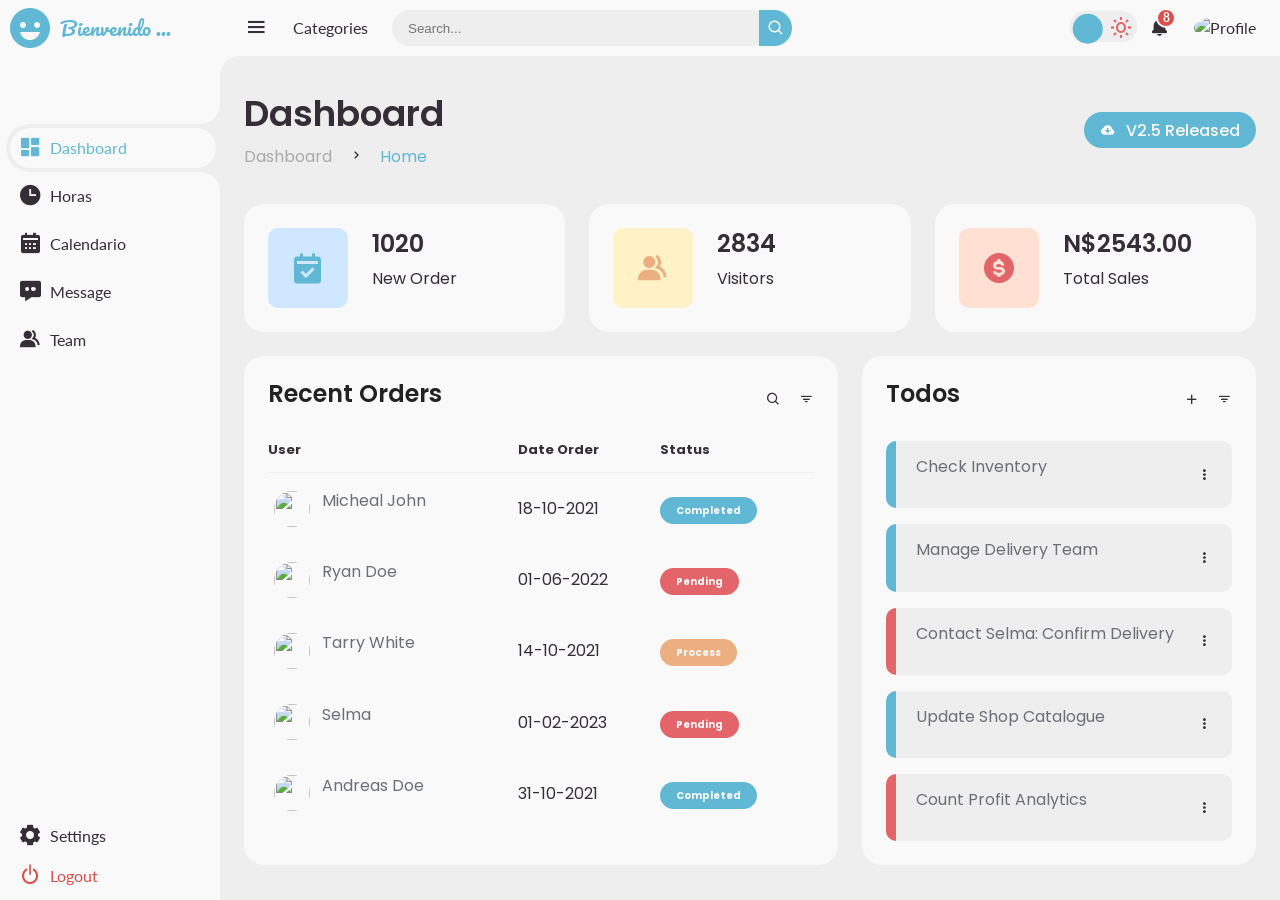
==== src/home.html @ c4f1b2cd "Add files via upload" ====
<!DOCTYPE html>
<html lang="en">
<head>
	<meta charset="UTF-8">
	<meta name="viewport" content="width=device-width, initial-scale=1.0">
	<link rel="icon" type="image/x-icon" href="imgs/iconos/home.png">

	<!-- Boxicons -->
	<link href='https://unpkg.com/boxicons@2.1.4/css/boxicons.min.css' rel='stylesheet'>
	<link href='https://unpkg.com/boxicons@2.1.4/dist/boxicons.js' rel='stylesheet'>

	<!-- My CSS -->
	<link rel="stylesheet" href="styles/styles.css">
	<link rel="stylesheet" href="styles/dashboard.css">

    <script src="scripts/funDash.js" defer></script>

	<title>Home</title>
</head>
<body>
	<!-- SIDEBAR -->
	<section id="sidebar">
		<a href="#" class="brand">
			<i class='bx bxs-happy bx-lg'></i>
			<span class="text">Bienvenido ...</span>
		</a>
		<ul class="side-menu top">
			<li class="active">
				<a href="#">
					<i class='bx bxs-dashboard bx-sm' ></i>
					<span class="text">Dashboard</span>
				</a>
			</li>
			<li>
				<a href="#">
					<i class='bx bxs-time bx-sm' ></i>
					<span class="text">Horas</span>
				</a>
			</li>
			<li>
				<a href="#">
					<i class='bx bxs-calendar bx-sm' ></i>
					<span class="text">Calendario</span>
				</a>
			</li>
			<li>
				<a href="#">
					<i class='bx bxs-message-dots bx-sm' ></i>
					<span class="text">Message</span>
				</a>
			</li>
			<li>
				<a href="#">
					<i class='bx bxs-group bx-sm' ></i>
					<span class="text">Team</span>
				</a>
			</li>
		</ul>
		<ul class="side-menu bottom">
			<li>
				<a href="#">
					<i class='bx bxs-cog bx-sm bx-spin-hover' ></i>
					<span class="text">Settings</span>
				</a>
			</li>
			<li>
				<a href="#" class="logout">
					<i class='bx bx-power-off bx-sm bx-burst-hover' ></i>
					<span class="text">Logout</span>
				</a>
			</li>
		</ul>
	</section>
	<!-- SIDEBAR -->



	<!-- CONTENT -->
	<section id="content">
		<!-- NAVBAR -->
<nav>
    <i class='bx bx-menu bx-sm' ></i>
    <a href="#" class="nav-link">Categories</a>
    <form action="#">
        <div class="form-input">
            <input type="search" placeholder="Search...">
            <button type="submit" class="search-btn"><i class='bx bx-search' ></i></button>
        </div>
    </form>
    <input type="checkbox" class="checkbox" id="switch-mode" hidden />
    <label class="swith-lm" for="switch-mode">
        <i class="bx bxs-moon"></i>
        <i class="bx bx-sun"></i>
        <div class="ball"></div>
    </label>

    <!-- Notification Bell -->
    <a href="#" class="notification" id="notificationIcon">
        <i class='bx bxs-bell bx-tada-hover' ></i>
        <span class="num">8</span>
    </a>
    <div class="notification-menu" id="notificationMenu">
        <ul>
            <li>New message from John</li>
            <li>Your order has been shipped</li>
            <li>New comment on your post</li>
            <li>Update available for your app</li>
            <li>Reminder: Meeting at 3PM</li>
        </ul>
    </div>

    <!-- Profile Menu -->
    <a href="#" class="profile" id="profileIcon">
        <img src="https://placehold.co/600x400/png" alt="Profile">
    </a>
    <div class="profile-menu" id="profileMenu">
        <ul>
            <li><a href="#">My Profile</a></li>
            <li><a href="#">Settings</a></li>
            <li><a href="#">Log Out</a></li>
        </ul>
    </div>
</nav>
<!-- NAVBAR -->


		<!-- MAIN -->
		<main>
			<div class="head-title">
				<div class="left">
					<h1>Dashboard</h1>
					<ul class="breadcrumb">
						<li>
							<a href="#">Dashboard</a>
						</li>
						<li><i class='bx bx-chevron-right' ></i></li>
						<li>
							<a class="active" href="#">Home</a>
						</li>
					</ul>
				</div>
				<a href="https://codepen.io/saglik216/pen/LEVjwBV" class="btn-download" target="_blink">
					<i class='bx bxs-cloud-download bx-fade-down-hover' ></i>
					<span class="text">V2.5 Released</span>
				</a>
			</div>

			<ul class="box-info">
				<li>
					<i class='bx bxs-calendar-check' ></i>
					<span class="text">
						<h3>1020</h3>
						<p>New Order</p>
					</span>
				</li>
				<li>
					<i class='bx bxs-group' ></i>
					<span class="text">
						<h3>2834</h3>
						<p>Visitors</p>
					</span>
				</li>
				<li>
					<i class='bx bxs-dollar-circle' ></i>
					<span class="text">
						<h3>N$2543.00</h3>
						<p>Total Sales</p>
					</span>
				</li>
			</ul>


			<div class="table-data">
				<div class="order">
					<div class="head">
						<h3>Recent Orders</h3>
						<i class='bx bx-search' ></i>
						<i class='bx bx-filter' ></i>
					</div>
					<table>
						<thead>
							<tr>
								<th>User</th>
								<th>Date Order</th>
								<th>Status</th>
							</tr>
						</thead>
						<tbody>
							<tr>
								<td>
									<img src="https://placehold.co/600x400/png">
									<p>Micheal John</p>
								</td>
								<td>18-10-2021</td>
								<td><span class="status completed">Completed</span></td>
							</tr>
							<tr>
								<td>
									<img src="https://placehold.co/600x400/png">
									<p>Ryan Doe</p>
								</td>
								<td>01-06-2022</td>
								<td><span class="status pending">Pending</span></td>
							</tr>
							<tr>
								<td>
									<img src="https://placehold.co/600x400/png">
									<p>Tarry White</p>
								</td>
								<td>14-10-2021</td>
								<td><span class="status process">Process</span></td>
							</tr>
							<tr>
								<td>
									<img src="https://placehold.co/600x400/png">
									<p>Selma</p>
								</td>
								<td>01-02-2023</td>
								<td><span class="status pending">Pending</span></td>
							</tr>
							<tr>
								<td>
									<img src="https://placehold.co/600x400/png">
									<p>Andreas Doe</p>
								</td>
								<td>31-10-2021</td>
								<td><span class="status completed">Completed</span></td>
							</tr>
						</tbody>
					</table>
				</div>
				<div class="todo">
					<div class="head">
						<h3>Todos</h3>
						<i class='bx bx-plus icon'></i>
						<i class='bx bx-filter' ></i>
	
					</div>
					<ul class="todo-list">
						<li class="completed">
							<p>Check Inventory</p>
							<i class='bx bx-dots-vertical-rounded' ></i>
						</li>
						<li class="completed">
							<p>Manage Delivery Team</p>
							<i class='bx bx-dots-vertical-rounded' ></i>
						</li>
						<li class="not-completed">
							<p>Contact Selma: Confirm Delivery</p>
							<i class='bx bx-dots-vertical-rounded' ></i>
						</li>
						<li class="completed">
							<p>Update Shop Catalogue</p>
							<i class='bx bx-dots-vertical-rounded' ></i>
						</li>
						<li class="not-completed">
							<p>Count Profit Analytics</p>
							<i class='bx bx-dots-vertical-rounded' ></i>
						</li>
					</ul>
				</div>
			</div>
		</main>
		<!-- MAIN -->
	</section>
	<!-- CONTENT -->
	

	<script src="script.js"></script>
</body>
</html>
---- src/styles/styles.css ----
@import url('https://fonts.googleapis.com/css2?family=Raleway:wght@300;400;600;700&display=swap');
@import url('https://fonts.googleapis.com/css2?family=Pacifico&display=swap');

:root{
  /* Colores principales */
    --color-primary: #3745b5;
    --color-primary-600: #2f3aa0;
    --color-accent: #e46569;
    --color-accent-600: #d14b52;
    --color-secondary: #60b8d4;
    --color-warm: #ecaf81;

  /* Neutros */
    --bg: #ffffff;
    --surface: #f7f7fb;
    --muted: #9aa0a6;
    --text: #222222;
    --text-muted: #6b6f75;

  /* Estado */
    --success: #2ecc71;
    --danger: #e74c3c;

  /* Tipografía */
    --font-sans: 'Raleway', system-ui, -apple-system, 'Segoe UI', Roboto, 'Helvetica Neue', Arial;
    --base-font-size: 16px;
    --line-height: 1.45;

  /* Espaciado */
    --space-xs: 4px;
    --space-sm: 8px;
    --space-md: 16px;
    --space-lg: 24px;
    --space-xl: 40px;

  /* Bordes */
    --radius-sm: 4px;
    --radius-md: 8px;
}

/* Tipos y base */
html{font-size:var(--base-font-size)}
body{
    font-family:var(--font-sans);
    color:var(--text);
    background:var(--bg);
    line-height:var(--line-height);
    -webkit-font-smoothing:antialiased;
    -moz-osx-font-smoothing:grayscale;
}

/* Tipografías de encabezados */
h1,h2,h3,h4,h5,h6{
    color:var(--text);
    margin:0 0 var(--space-sm) 0;
    font-weight:600;
    line-height:1.2;
}
h1{font-size:2.25rem}
h2{font-size:1.75rem}
h3{font-size:1.25rem}

p{margin:0 0 var(--space-md) 0;color:var(--text-muted)}

/* Enlaces */
a{color:var(--color-primary);text-decoration:none}
a:hover{color:var(--color-primary-600);text-decoration:underline}

/* Botones reutilizables */
.btn{
    display:inline-flex;
    align-items:center;
    justify-content:center;
    padding:calc(var(--space-sm) + 6px) var(--space-md);
    border-radius:var(--radius-sm);
    border:none;
    cursor:pointer;
    font-weight:600;
    font-family:var(--font-sans);
}

.btn-primary{background:var(--color-primary);color:#fff}
.btn-primary:hover{background:var(--color-primary-600)}

.btn-accent{background:var(--color-accent);color:#fff}
.btn-accent:hover{background:var(--color-accent-600)}

/* Inputs y formularios */
.input,
input[type="text"],
input[type="password"],
input[type="email"],
select, textarea{
    width:100%;
    padding:calc(var(--space-sm) + 6px);
    border-radius:var(--radius-sm);
    border:1px solid #dcdfe6;
    background:var(--surface);
    font-family:inherit;
    box-sizing:border-box;
}

label{display:block;margin-bottom:var(--space-xs);font-weight:600;color:var(--text-muted)}

/* Layout helpers */
.container-centered{max-width:1100px;margin-left:auto;margin-right:auto;padding:0 var(--space-md)}
.row{display:flex;gap:var(--space-md)}
.col{flex:1}

/* Utilidades */
.u-mt-sm{margin-top:var(--space-sm)}
.u-mt-md{margin-top:var(--space-md)}
.u-hidden{display:none}

/* Accessibility focus */
:focus{outline:3px solid color-mix(in srgb, var(--color-primary) 20%, transparent);outline-offset:2px}

/* Responsive typography (simple) */
@media (min-width:1024px){
    h1{font-size:2.75rem}
    h2{font-size:2rem}
}

/* Tipografía de marca: aplicar Pacifico al texto de la cabecera lateral */
.brand .text{
  font-family: 'Pacifico', cursive;
  font-weight: 400;
  font-style: normal;
  font-size: 1.25rem; /* ajuste opcional, puedes cambiarlo */
  line-height:1;
}
---- src/styles/dashboard.css ----
@import url('https://fonts.googleapis.com/css2?family=Lato:wght@400;700&family=Poppins:wght@400;500;600;700&display=swap');

* {
	margin: 0;
	padding: 0;
	box-sizing: border-box;
}

a {
	text-decoration: none;
}

li {
	list-style: none;
}

:root {
	--poppins: 'Poppins', sans-serif;
	--lato: 'Lato', sans-serif;

	--light: #F9F9F9;
	--blue: #60b8d4;
	--light-blue: #CFE8FF;
	--grey: #eee;
	--dark-grey: #AAAAAA;
	--dark: #342E37;
	--red: #DB504A;
	--yellow: #ECAF81;
	--light-yellow: #FFF2C6;
	--orange: #E46569;
	--light-orange: #FFE0D3;
}

html {
	overflow-x: hidden;
}

body.dark {
	--light: #0C0C1E;
	--grey: #060714;
	--dark: #FBFBFB;
}

body {
	background: var(--grey);
	overflow-x: hidden;
}


/* SIDEBAR */
#sidebar {
	position: fixed;
	top: 0;
	left: 0;
	width: 220px;
	height: 100%;
	background: var(--light);
	z-index: 2000;
	font-family: var(--lato);
	transition: .3s ease;
	overflow-x: hidden;
	scrollbar-width: none;
}
#sidebar::--webkit-scrollbar {
	display: none;
}
#sidebar.hide {
	width: 60px;
}
#sidebar .brand {
	font-size: 24px;
	font-weight: 700;
	height: 56px;
	display: flex;
	align-items: center;
	color: var(--blue);
	position: sticky;
	top: 0;
	left: 0;
	background: var(--light);
	z-index: 500;
	padding-bottom: 20px;
	box-sizing: content-box;
}
#sidebar .brand .bx {
	min-width: 60px;
	display: flex;
	justify-content: center;
}
#sidebar .side-menu {
	width: 100%;
	margin-top: 48px;
}
#sidebar .side-menu li {
	height: 48px;
	background: transparent;
	margin-left: 6px;
	border-radius: 48px 0 0 48px;
	padding: 4px;
}
#sidebar .side-menu li.active {
	background: var(--grey);
	position: relative;
}
#sidebar .side-menu li.active::before {
	content: '';
	position: absolute;
	width: 40px;
	height: 40px;
	border-radius: 50%;
	top: -40px;
	right: 0;
	box-shadow: 20px 20px 0 var(--grey);
	z-index: -1;
}
#sidebar .side-menu li.active::after {
	content: '';
	position: absolute;
	width: 40px;
	height: 40px;
	border-radius: 50%;
	bottom: -40px;
	right: 0;
	box-shadow: 20px -20px 0 var(--grey);
	z-index: -1;
}
#sidebar .side-menu li a {
	width: 100%;
	height: 100%;
	background: var(--light);
	display: flex;
	align-items: center;
	border-radius: 48px;
	font-size: 16px;
	color: var(--dark);
	white-space: nowrap;
	overflow-x: hidden;
}
#sidebar .side-menu.top li.active a {
	color: var(--blue);
}
#sidebar.hide .side-menu li a {
	width: calc(48px - (4px * 2));
	transition: width .3s ease;
}
#sidebar .side-menu li a.logout {
	color: var(--red);
}
#sidebar .side-menu.top li a:hover {
	color: var(--blue);
}
#sidebar .side-menu li a .bx {
	min-width: calc(60px  - ((4px + 6px) * 2));
	display: flex;
	justify-content: center;
}

#sidebar .side-menu.bottom li:nth-last-of-type(-n+2) { /* Son iki <li>'yi seç */
  position: absolute; /* Ebeveynine göre konumlandır */
  bottom: 0; /* En alt */
  left: 0;
  right: 0;
  text-align: center;
}

/* Birbirinin üzerine binmesini engellemek için */
#sidebar .side-menu.bottom li:nth-last-of-type(2) {
  bottom: 40px; /* İkinci son öğeyi yukarı kaydır */
}
/* SIDEBAR */





/* CONTENT */
#content {
	position: relative;
	width: calc(100% - 220px);
	left: 220px;
	transition: .3s ease;
}
#sidebar.hide ~ #content {
	width: calc(100% - 60px);
	left: 60px;
}




/* NAVBAR */
#content nav {
	height: 56px;
	background: var(--light);
	padding: 0 24px;
	display: flex;
	align-items: center;
	grid-gap: 24px;
	font-family: var(--lato);
	position: sticky;
	top: 0;
	left: 0;
	z-index: 1000;
}
#content nav::before {
	content: '';
	position: absolute;
	width: 40px;
	height: 40px;
	bottom: -40px;
	left: 0;
	border-radius: 50%;
	box-shadow: -20px -20px 0 var(--light);
}
#content nav a {
	color: var(--dark);
}
#content nav .bx.bx-menu {
	cursor: pointer;
	color: var(--dark);
}
#content nav .nav-link {
	font-size: 16px;
	transition: .3s ease;
}
#content nav .nav-link:hover {
	color: var(--blue);
}
#content nav form {
	max-width: 400px;
	width: 100%;
	margin-right: auto;
}
#content nav form .form-input {
	display: flex;
	align-items: center;
	height: 36px;
}
#content nav form .form-input input {
	flex-grow: 1;
	padding: 0 16px;
	height: 100%;
	border: none;
	background: var(--grey);
	border-radius: 36px 0 0 36px;
	outline: none;
	width: 100%;
	color: var(--dark);
}
#content nav form .form-input button {
	width: 36px;
	height: 100%;
	display: flex;
	justify-content: center;
	align-items: center;
	background: var(--blue);
	color: var(--light);
	font-size: 18px;
	border: none;
	outline: none;
	border-radius: 0 36px 36px 0;
	cursor: pointer;
}
#content nav .notification {
	font-size: 20px;
	position: relative;
}
#content nav .notification .num {
    position: absolute;
    top: -6px;
    right: -6px;
    width: 20px;
    height: 20px;
    border-radius: 50%;
    border: 2px solid var(--light);
    background: var(--red);
    color: var(--light);
    font-weight: 700;
    font-size: 12px;
    display: flex;
    justify-content: center;
    align-items: center;
}
/* Notification Dropdown */
#content nav .notification-menu {
    display: none;
    position: absolute;
    top: 56px;
    right: 0;
    background: var(--light);
    box-shadow: 0 2px 10px rgba(0, 0, 0, 0.1);
    border-radius: 15px;
    width: 250px;
    max-height: 300px;
    overflow-y: auto;
    z-index: 9999;
    font-family: var(--lato);
}

#content nav .notification-menu ul {
    list-style: none;
    padding: 10px;
    margin: 0;
}

#content nav .notification-menu li {
    padding: 10px;
    border-bottom: 1px solid var(--grey);
	color: var(--dark);
}

#content nav .notification-menu li:hover {
    background-color: var(--light-blue);
	color: var(--dark);
}
#content nav .notification-menu li:hover a{
    background-color: var(--dark-grey);
	color: var(--light);
}
body.dark #content nav .notification-menu li:hover {
    background-color: var(--light-blue);
	color: var(--light);
}
body.dark #content nav .notification-menu li a{
    background-color: var(--dark-grey);
	color: var(--light);
}
#content nav .profile img {
	width: 36px;
	height: 36px;
	object-fit: cover;
	border-radius: 50%;
}
#content nav .profile-menu {
    display: none;
    position: absolute;
    top: 56px;
    right: 0;
    background: var(--light);
    box-shadow: 0 2px 10px rgba(0, 0, 0, 0.1);
    border-radius: 15px;
    width: 200px;
    z-index: 9999;
    font-family: var(--lato);
}

#content nav .profile-menu ul {
    list-style: none;
    padding: 10px;
    margin: 0;
}

#content nav .profile-menu li {
    padding: 10px;
    border-bottom: 1px solid var(--grey);
}

#content nav .profile-menu li:hover {
    background-color: var(--light-blue);
	color: var(--dark);
}
#content nav .profile-menu li a {
    color: var(--dark);
    font-size: 16px;
}
body.dark #content nav .profile-menu li:hover a {
    color: var(--light);
}
body.dark #content nav .profile-menu li a {
    color: var(--dark);
}
#content nav .profile-menu li:hover a {
    color: var(--dark);
}
/* Active State for Menus */
#content nav .notification-menu.show,
#content nav .profile-menu.show {
    display: block;
}

#content nav .switch-mode {
	display: block;
	min-width: 50px;
	height: 25px;
	border-radius: 25px;
	background: var(--grey);
	cursor: pointer;
	position: relative;
}
#content nav .switch-mode::before {
	content: '';
	position: absolute;
	top: 2px;
	left: 2px;
	bottom: 2px;
	width: calc(25px - 4px);
	background: var(--blue);
	border-radius: 50%;
	transition: all .3s ease;
}
#content nav #switch-mode:checked + .switch-mode::before {
	left: calc(100% - (25px - 4px) - 2px);
}


#content nav .swith-lm {
	background-color:  var(--grey);
	border-radius: 50px;
	cursor: pointer;
	display: flex;
	align-items: center;
	justify-content: space-between;
	padding: 3px;
	position: relative;
	height: 21px;
	width: 45px;
	transform: scale(1.5);
}

#content nav .swith-lm .ball {
	background-color: var(--blue);
	border-radius: 50%;
	position: absolute;
	top: 2px;
	left: 2px;
	height: 20px;
	width: 20px;
	transform: translateX(0px);
	transition: transform 0.2s linear;
}

#content nav .checkbox:checked + .swith-lm .ball {
	transform: translateX(22px);
}
.bxs-moon {
	color: var(--yellow);
}

.bx-sun {
	color: var(--orange);
	animation: shakeOn .7s;
}



/* NAVBAR */





/* MAIN */
#content main {
	width: 100%;
	padding: 36px 24px;
	font-family: var(--poppins);
	max-height: calc(100vh - 56px);
	overflow-y: auto;
}
#content main .head-title {
	display: flex;
	align-items: center;
	justify-content: space-between;
	grid-gap: 16px;
	flex-wrap: wrap;
}
#content main .head-title .left h1 {
	font-size: 36px;
	font-weight: 600;
	margin-bottom: 10px;
	color: var(--dark);
}
#content main .head-title .left .breadcrumb {
	display: flex;
	align-items: center;
	grid-gap: 16px;
}
#content main .head-title .left .breadcrumb li {
	color: var(--dark);
}
#content main .head-title .left .breadcrumb li a {
	color: var(--dark-grey);
	pointer-events: none;
}
#content main .head-title .left .breadcrumb li a.active {
	color: var(--blue);
	pointer-events: unset;
}
#content main .head-title .btn-download {
	height: 36px;
	padding: 0 16px;
	border-radius: 36px;
	background: var(--blue);
	color: var(--light);
	display: flex;
	justify-content: center;
	align-items: center;
	grid-gap: 10px;
	font-weight: 500;
}




#content main .box-info {
	display: grid;
	grid-template-columns: repeat(auto-fit, minmax(240px, 1fr));
	grid-gap: 24px;
	margin-top: 36px;
}
#content main .box-info li {
	padding: 24px;
	background: var(--light);
	border-radius: 20px;
	display: flex;
	align-items: center;
	grid-gap: 24px;
}
#content main .box-info li .bx {
	width: 80px;
	height: 80px;
	border-radius: 10px;
	font-size: 36px;
	display: flex;
	justify-content: center;
	align-items: center;
}
#content main .box-info li:nth-child(1) .bx {
	background: var(--light-blue);
	color: var(--blue);
}
#content main .box-info li:nth-child(2) .bx {
	background: var(--light-yellow);
	color: var(--yellow);
}
#content main .box-info li:nth-child(3) .bx {
	background: var(--light-orange);
	color: var(--orange);
}
#content main .box-info li .text h3 {
	font-size: 24px;
	font-weight: 600;
	color: var(--dark);
}
#content main .box-info li .text p {
	color: var(--dark);	
}





#content main .table-data {
	display: flex;
	flex-wrap: wrap;
	grid-gap: 24px;
	margin-top: 24px;
	width: 100%;
	color: var(--dark);
}
#content main .table-data > div {
	border-radius: 20px;
	background: var(--light);
	padding: 24px;
	overflow-x: auto;
}
#content main .table-data .head {
	display: flex;
	align-items: center;
	grid-gap: 16px;
	margin-bottom: 24px;
}
#content main .table-data .head h3 {
	margin-right: auto;
	font-size: 24px;
	font-weight: 600;
}
#content main .table-data .head .bx {
	cursor: pointer;
}

#content main .table-data .order {
	flex-grow: 1;
	flex-basis: 500px;
}
#content main .table-data .order table {
	width: 100%;
	border-collapse: collapse;
}
#content main .table-data .order table th {
	padding-bottom: 12px;
	font-size: 13px;
	text-align: left;
	border-bottom: 1px solid var(--grey);
}
#content main .table-data .order table td {
	padding: 16px 0;
}
#content main .table-data .order table tr td:first-child {
	display: flex;
	align-items: center;
	grid-gap: 12px;
	padding-left: 6px;
}
#content main .table-data .order table td img {
	width: 36px;
	height: 36px;
	border-radius: 50%;
	object-fit: cover;
}
#content main .table-data .order table tbody tr:hover {
	background: var(--grey);
}
#content main .table-data .order table tr td .status {
	font-size: 10px;
	padding: 6px 16px;
	color: var(--light);
	border-radius: 20px;
	font-weight: 700;
}
#content main .table-data .order table tr td .status.completed {
	background: var(--blue);
}
#content main .table-data .order table tr td .status.process {
	background: var(--yellow);
}
#content main .table-data .order table tr td .status.pending {
	background: var(--orange);
}


#content main .table-data .todo {
	flex-grow: 1;
	flex-basis: 300px;
}
#content main .table-data .todo .todo-list {
	width: 100%;
}
#content main .table-data .todo .todo-list li {
	width: 100%;
	margin-bottom: 16px;
	background: var(--grey);
	border-radius: 10px;
	padding: 14px 20px;
	display: flex;
	justify-content: space-between;
	align-items: center;
}
#content main .table-data .todo .todo-list li .bx {
	cursor: pointer;
}
#content main .table-data .todo .todo-list li.completed {
	border-left: 10px solid var(--blue);
}
#content main .table-data .todo .todo-list li.not-completed {
	border-left: 10px solid var(--orange);
}
#content main .table-data .todo .todo-list li:last-child {
	margin-bottom: 0;
}
/* MAIN */
/* CONTENT */
#content main .menu, #content nav .menu {

    display: none;
      list-style-type: none;
      padding-left: 20px;
      margin-top: 5px;
      position: absolute;
      background-color: #f9f9f9;
      border: 1px solid #ddd;
      border-radius: 5px;
      width: 200px;
 }

 #content main .menu a , #content nav .menu a {
    color: white;
    text-decoration: none;
    display: block;
    padding: 8px 16px;
}

#content main .menu a:hover , #content nav .menu a:hover {
    background-color: #444;
}
        
#content main .menu-link , #content nav .menu-link {
    margin: 5px;
    padding: 10px 20px;
    font-size: 16px;
    cursor: pointer;
    text-decoration: none;
    color: #007bff;
}

#content main .menu-link:hover, #content nav .menu-link:hover {
    text-decoration: underline;
}





/* Media Query for Smaller Screens */
@media screen and (max-width: 768px) {
    /* Reduce width of notification and profile menu */
    #content nav .notification-menu,
    #content nav .profile-menu {
        width: 180px;
    }
	#sidebar {
		width: 200px;
	}

	#content {
		width: calc(100% - 60px);
		left: 200px;
	}

	#content nav .nav-link {
		display: none;
	}
}




@media screen and (max-width: 576px) {
    #content nav .notification-menu,
    #content nav .profile-menu {
        width: 150px;
    }
	#content nav form .form-input input {
		display: none;
	}

	#content nav form .form-input button {
		width: auto;
		height: auto;
		background: transparent;
		border-radius: none;
		color: var(--dark);
	}

	#content nav form.show .form-input input {
		display: block;
		width: 100%;
	}
	#content nav form.show .form-input button {
		width: 36px;
		height: 100%;
		border-radius: 0 36px 36px 0;
		color: var(--light);
		background: var(--red);
	}

	#content nav form.show ~ .notification,
	#content nav form.show ~ .profile {
		display: none;
	}

	#content main .box-info {
		grid-template-columns: 1fr;
	}

	#content main .table-data .head {
		min-width: 420px;
	}
	#content main .table-data .order table {
		min-width: 420px;
	}
	#content main .table-data .todo .todo-list {
		min-width: 420px;
	}
}
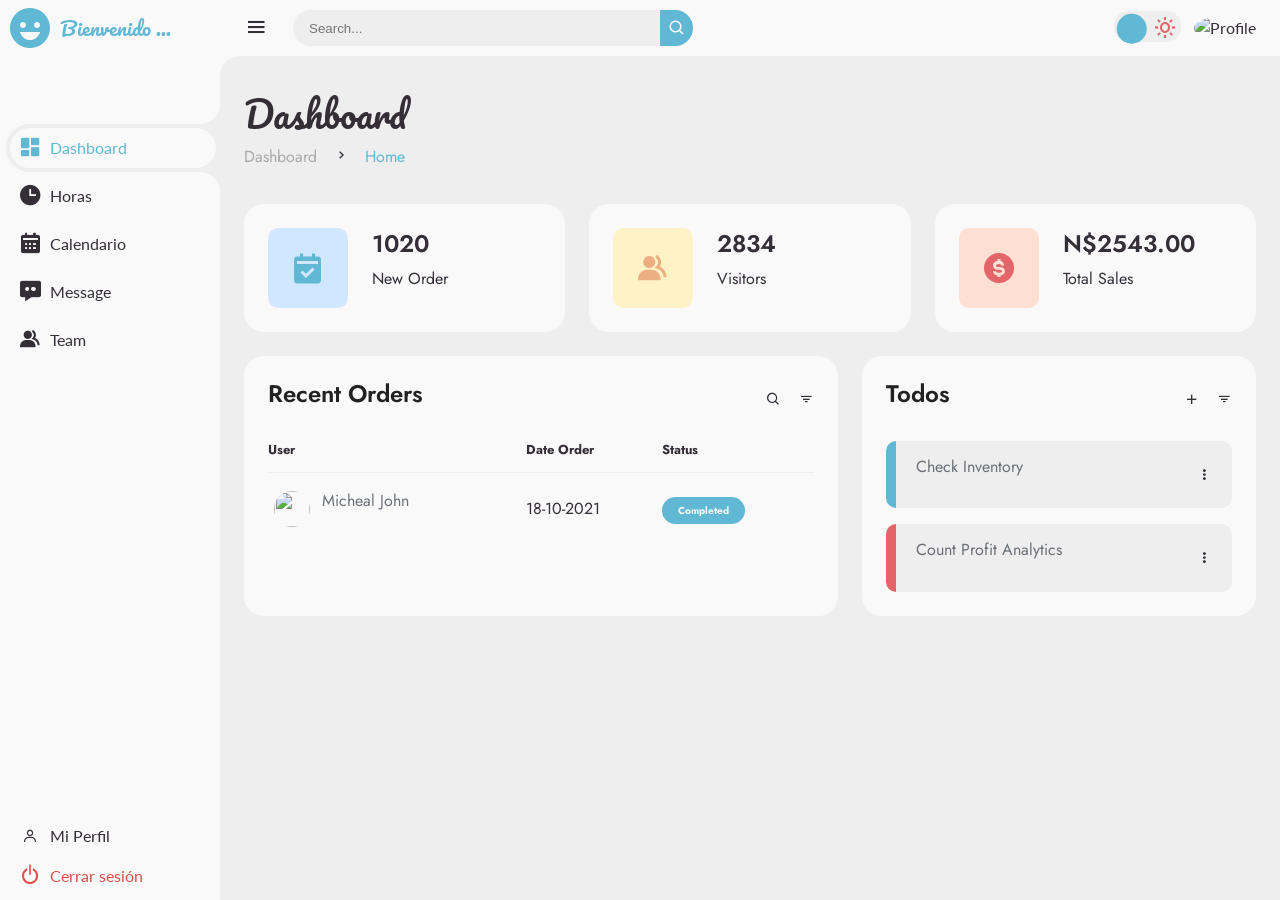
==== commit 8f779924: "Primer push :D" ====
--- a/src/home.html
+++ b/src/home.html
@@ -5,11 +5,9 @@
 	<meta name="viewport" content="width=device-width, initial-scale=1.0">
 	<link rel="icon" type="image/x-icon" href="imgs/iconos/home.png">
 
-	<!-- Boxicons -->
 	<link href='https://unpkg.com/boxicons@2.1.4/css/boxicons.min.css' rel='stylesheet'>
 	<link href='https://unpkg.com/boxicons@2.1.4/dist/boxicons.js' rel='stylesheet'>
 
-	<!-- My CSS -->
 	<link rel="stylesheet" href="styles/styles.css">
 	<link rel="stylesheet" href="styles/dashboard.css">
 
@@ -18,7 +16,6 @@
 	<title>Home</title>
 </head>
 <body>
-	<!-- SIDEBAR -->
 	<section id="sidebar">
 		<a href="#" class="brand">
 			<i class='bx bxs-happy bx-lg'></i>
@@ -59,79 +56,54 @@
 		<ul class="side-menu bottom">
 			<li>
 				<a href="#">
-					<i class='bx bxs-cog bx-sm bx-spin-hover' ></i>
-					<span class="text">Settings</span>
+					<i class='bx bxs- bx-user' ></i>
+					<span class="text">Mi Perfil</span>
 				</a>
 			</li>
 			<li>
 				<a href="#" class="logout">
 					<i class='bx bx-power-off bx-sm bx-burst-hover' ></i>
-					<span class="text">Logout</span>
+					<span class="text">Cerrar sesión</span>
 				</a>
 			</li>
 		</ul>
 	</section>
-	<!-- SIDEBAR -->
+	<section id="content">
+		<nav>
+			<i class='bx bx-menu bx-sm' ></i>
+			
+			<form action="#">
+				<div class="form-input">
+					<input type="search" placeholder="Search...">
+					<button type="submit" class="search-btn"><i class='bx bx-search' ></i></button>
+				</div>
+			</form>
+			
+			<input type="checkbox" class="checkbox" id="switch-mode" hidden />
+			<label class="swith-lm" for="switch-mode">
+				<i class="bx bxs-moon"></i>
+				<i class="bx bx-sun"></i>
+				<div class="ball"></div>
+			</label>
 
 
-
-	<!-- CONTENT -->
-	<section id="content">
-		<!-- NAVBAR -->
-<nav>
-    <i class='bx bx-menu bx-sm' ></i>
-    <a href="#" class="nav-link">Categories</a>
-    <form action="#">
-        <div class="form-input">
-            <input type="search" placeholder="Search...">
-            <button type="submit" class="search-btn"><i class='bx bx-search' ></i></button>
-        </div>
-    </form>
-    <input type="checkbox" class="checkbox" id="switch-mode" hidden />
-    <label class="swith-lm" for="switch-mode">
-        <i class="bx bxs-moon"></i>
-        <i class="bx bx-sun"></i>
-        <div class="ball"></div>
-    </label>
-
-    <!-- Notification Bell -->
-    <a href="#" class="notification" id="notificationIcon">
-        <i class='bx bxs-bell bx-tada-hover' ></i>
-        <span class="num">8</span>
-    </a>
-    <div class="notification-menu" id="notificationMenu">
-        <ul>
-            <li>New message from John</li>
-            <li>Your order has been shipped</li>
-            <li>New comment on your post</li>
-            <li>Update available for your app</li>
-            <li>Reminder: Meeting at 3PM</li>
-        </ul>
-    </div>
-
-    <!-- Profile Menu -->
-    <a href="#" class="profile" id="profileIcon">
-        <img src="https://placehold.co/600x400/png" alt="Profile">
-    </a>
-    <div class="profile-menu" id="profileMenu">
-        <ul>
-            <li><a href="#">My Profile</a></li>
-            <li><a href="#">Settings</a></li>
-            <li><a href="#">Log Out</a></li>
-        </ul>
-    </div>
-</nav>
-<!-- NAVBAR -->
-
-
-		<!-- MAIN -->
+			<a href="#" class="profile" id="profileIcon">
+				<img src="https://placehold.co/600x400/png" alt="Profile">
+			</a>
+			<div class="profile-menu" id="profileMenu">
+				<ul>
+					<li><a href="#">Mi perfil</a></li>
+					<li><a href="#">Cerrar sesión</a></li>
+				</ul>
+			</div>
+		</nav>
 		<main>
 			<div class="head-title">
 				<div class="left">
-					<h1>Dashboard</h1>
+					<h1 class="passific">Dashboard</h1>
 					<ul class="breadcrumb">
 						<li>
-							<a href="#">Dashboard</a>
+							<a href="#"><span>Dashboard</span></a>
 						</li>
 						<li><i class='bx bx-chevron-right' ></i></li>
 						<li>
@@ -139,10 +111,6 @@
 						</li>
 					</ul>
 				</div>
-				<a href="https://codepen.io/saglik216/pen/LEVjwBV" class="btn-download" target="_blink">
-					<i class='bx bxs-cloud-download bx-fade-down-hover' ></i>
-					<span class="text">V2.5 Released</span>
-				</a>
 			</div>
 
 			<ul class="box-info">
@@ -169,7 +137,6 @@
 				</li>
 			</ul>
 
-
 			<div class="table-data">
 				<div class="order">
 					<div class="head">
@@ -194,39 +161,7 @@
 								<td>18-10-2021</td>
 								<td><span class="status completed">Completed</span></td>
 							</tr>
-							<tr>
-								<td>
-									<img src="https://placehold.co/600x400/png">
-									<p>Ryan Doe</p>
-								</td>
-								<td>01-06-2022</td>
-								<td><span class="status pending">Pending</span></td>
-							</tr>
-							<tr>
-								<td>
-									<img src="https://placehold.co/600x400/png">
-									<p>Tarry White</p>
-								</td>
-								<td>14-10-2021</td>
-								<td><span class="status process">Process</span></td>
-							</tr>
-							<tr>
-								<td>
-									<img src="https://placehold.co/600x400/png">
-									<p>Selma</p>
-								</td>
-								<td>01-02-2023</td>
-								<td><span class="status pending">Pending</span></td>
-							</tr>
-							<tr>
-								<td>
-									<img src="https://placehold.co/600x400/png">
-									<p>Andreas Doe</p>
-								</td>
-								<td>31-10-2021</td>
-								<td><span class="status completed">Completed</span></td>
-							</tr>
-						</tbody>
+							</tbody>
 					</table>
 				</div>
 				<div class="todo">
@@ -241,18 +176,6 @@
 							<p>Check Inventory</p>
 							<i class='bx bx-dots-vertical-rounded' ></i>
 						</li>
-						<li class="completed">
-							<p>Manage Delivery Team</p>
-							<i class='bx bx-dots-vertical-rounded' ></i>
-						</li>
-						<li class="not-completed">
-							<p>Contact Selma: Confirm Delivery</p>
-							<i class='bx bx-dots-vertical-rounded' ></i>
-						</li>
-						<li class="completed">
-							<p>Update Shop Catalogue</p>
-							<i class='bx bx-dots-vertical-rounded' ></i>
-						</li>
 						<li class="not-completed">
 							<p>Count Profit Analytics</p>
 							<i class='bx bx-dots-vertical-rounded' ></i>
@@ -261,11 +184,6 @@
 				</div>
 			</div>
 		</main>
-		<!-- MAIN -->
-	</section>
-	<!-- CONTENT -->
-	
-
-	<script src="script.js"></script>
+		</section>
 </body>
 </html>
--- a/src/styles/styles.css
+++ b/src/styles/styles.css
@@ -1,8 +1,8 @@
+@import url('https://fonts.googleapis.com/css2?family=Jost:ital,wght@0,100..900;1,100..900&display=swap');
 @import url('https://fonts.googleapis.com/css2?family=Raleway:wght@300;400;600;700&display=swap');
 @import url('https://fonts.googleapis.com/css2?family=Pacifico&display=swap');
 
 :root{
-  /* Colores principales */
     --color-primary: #3745b5;
     --color-primary-600: #2f3aa0;
     --color-accent: #e46569;
@@ -10,35 +10,29 @@
     --color-secondary: #60b8d4;
     --color-warm: #ecaf81;
 
-  /* Neutros */
     --bg: #ffffff;
     --surface: #f7f7fb;
     --muted: #9aa0a6;
     --text: #222222;
     --text-muted: #6b6f75;
 
-  /* Estado */
     --success: #2ecc71;
     --danger: #e74c3c;
 
-  /* Tipografía */
-    --font-sans: 'Raleway', system-ui, -apple-system, 'Segoe UI', Roboto, 'Helvetica Neue', Arial;
+    --font-sans: 'Jost', system-ui, -apple-system, 'Segoe UI', Roboto, 'Helvetica Neue', Arial;
     --base-font-size: 16px;
     --line-height: 1.45;
 
-  /* Espaciado */
     --space-xs: 4px;
     --space-sm: 8px;
     --space-md: 16px;
     --space-lg: 24px;
     --space-xl: 40px;
 
-  /* Bordes */
     --radius-sm: 4px;
     --radius-md: 8px;
 }
 
-/* Tipos y base */
 html{font-size:var(--base-font-size)}
 body{
     font-family:var(--font-sans);
@@ -49,7 +43,6 @@
     -moz-osx-font-smoothing:grayscale;
 }
 
-/* Tipografías de encabezados */
 h1,h2,h3,h4,h5,h6{
     color:var(--text);
     margin:0 0 var(--space-sm) 0;
@@ -62,11 +55,9 @@
 
 p{margin:0 0 var(--space-md) 0;color:var(--text-muted)}
 
-/* Enlaces */
 a{color:var(--color-primary);text-decoration:none}
 a:hover{color:var(--color-primary-600);text-decoration:underline}
 
-/* Botones reutilizables */
 .btn{
     display:inline-flex;
     align-items:center;
@@ -85,7 +76,6 @@
 .btn-accent{background:var(--color-accent);color:#fff}
 .btn-accent:hover{background:var(--color-accent-600)}
 
-/* Inputs y formularios */
 .input,
 input[type="text"],
 input[type="password"],
@@ -102,30 +92,25 @@
 
 label{display:block;margin-bottom:var(--space-xs);font-weight:600;color:var(--text-muted)}
 
-/* Layout helpers */
 .container-centered{max-width:1100px;margin-left:auto;margin-right:auto;padding:0 var(--space-md)}
 .row{display:flex;gap:var(--space-md)}
 .col{flex:1}
 
-/* Utilidades */
 .u-mt-sm{margin-top:var(--space-sm)}
 .u-mt-md{margin-top:var(--space-md)}
 .u-hidden{display:none}
 
-/* Accessibility focus */
 :focus{outline:3px solid color-mix(in srgb, var(--color-primary) 20%, transparent);outline-offset:2px}
 
-/* Responsive typography (simple) */
 @media (min-width:1024px){
     h1{font-size:2.75rem}
     h2{font-size:2rem}
 }
 
-/* Tipografía de marca: aplicar Pacifico al texto de la cabecera lateral */
-.brand .text{
+.brand .text {
   font-family: 'Pacifico', cursive;
   font-weight: 400;
   font-style: normal;
-  font-size: 1.25rem; /* ajuste opcional, puedes cambiarlo */
+  font-size: 1.25rem; 
   line-height:1;
-}
+}
--- a/src/styles/dashboard.css
+++ b/src/styles/dashboard.css
@@ -1,5 +1,4 @@
 @import url('https://fonts.googleapis.com/css2?family=Lato:wght@400;700&family=Poppins:wght@400;500;600;700&display=swap');
-
 * {
 	margin: 0;
 	padding: 0;
@@ -46,730 +45,676 @@
 	overflow-x: hidden;
 }
 
-
-/* SIDEBAR */
-#sidebar {
-	position: fixed;
-	top: 0;
-	left: 0;
-	width: 220px;
-	height: 100%;
-	background: var(--light);
-	z-index: 2000;
-	font-family: var(--lato);
-	transition: .3s ease;
-	overflow-x: hidden;
-	scrollbar-width: none;
-}
-#sidebar::--webkit-scrollbar {
-	display: none;
-}
-#sidebar.hide {
-	width: 60px;
-}
-#sidebar .brand {
-	font-size: 24px;
-	font-weight: 700;
-	height: 56px;
-	display: flex;
-	align-items: center;
-	color: var(--blue);
-	position: sticky;
-	top: 0;
-	left: 0;
-	background: var(--light);
-	z-index: 500;
-	padding-bottom: 20px;
-	box-sizing: content-box;
-}
-#sidebar .brand .bx {
-	min-width: 60px;
-	display: flex;
-	justify-content: center;
-}
-#sidebar .side-menu {
-	width: 100%;
-	margin-top: 48px;
-}
-#sidebar .side-menu li {
-	height: 48px;
-	background: transparent;
-	margin-left: 6px;
-	border-radius: 48px 0 0 48px;
-	padding: 4px;
-}
-#sidebar .side-menu li.active {
-	background: var(--grey);
-	position: relative;
-}
-#sidebar .side-menu li.active::before {
-	content: '';
-	position: absolute;
-	width: 40px;
-	height: 40px;
-	border-radius: 50%;
-	top: -40px;
-	right: 0;
-	box-shadow: 20px 20px 0 var(--grey);
-	z-index: -1;
-}
-#sidebar .side-menu li.active::after {
-	content: '';
-	position: absolute;
-	width: 40px;
-	height: 40px;
-	border-radius: 50%;
-	bottom: -40px;
-	right: 0;
-	box-shadow: 20px -20px 0 var(--grey);
-	z-index: -1;
-}
-#sidebar .side-menu li a {
-	width: 100%;
-	height: 100%;
-	background: var(--light);
-	display: flex;
-	align-items: center;
-	border-radius: 48px;
-	font-size: 16px;
-	color: var(--dark);
-	white-space: nowrap;
-	overflow-x: hidden;
-}
-#sidebar .side-menu.top li.active a {
-	color: var(--blue);
-}
-#sidebar.hide .side-menu li a {
-	width: calc(48px - (4px * 2));
-	transition: width .3s ease;
-}
-#sidebar .side-menu li a.logout {
-	color: var(--red);
-}
-#sidebar .side-menu.top li a:hover {
-	color: var(--blue);
-}
-#sidebar .side-menu li a .bx {
-	min-width: calc(60px  - ((4px + 6px) * 2));
-	display: flex;
-	justify-content: center;
-}
-
-#sidebar .side-menu.bottom li:nth-last-of-type(-n+2) { /* Son iki <li>'yi seç */
-  position: absolute; /* Ebeveynine göre konumlandır */
-  bottom: 0; /* En alt */
-  left: 0;
-  right: 0;
-  text-align: center;
-}
-
-/* Birbirinin üzerine binmesini engellemek için */
-#sidebar .side-menu.bottom li:nth-last-of-type(2) {
-  bottom: 40px; /* İkinci son öğeyi yukarı kaydır */
-}
-/* SIDEBAR */
-
-
-
-
-
-/* CONTENT */
-#content {
-	position: relative;
-	width: calc(100% - 220px);
-	left: 220px;
-	transition: .3s ease;
-}
-#sidebar.hide ~ #content {
-	width: calc(100% - 60px);
-	left: 60px;
-}
-
-
-
-
-/* NAVBAR */
-#content nav {
-	height: 56px;
-	background: var(--light);
-	padding: 0 24px;
-	display: flex;
-	align-items: center;
-	grid-gap: 24px;
-	font-family: var(--lato);
-	position: sticky;
-	top: 0;
-	left: 0;
-	z-index: 1000;
-}
-#content nav::before {
-	content: '';
-	position: absolute;
-	width: 40px;
-	height: 40px;
-	bottom: -40px;
-	left: 0;
-	border-radius: 50%;
-	box-shadow: -20px -20px 0 var(--light);
-}
-#content nav a {
-	color: var(--dark);
-}
-#content nav .bx.bx-menu {
-	cursor: pointer;
-	color: var(--dark);
-}
-#content nav .nav-link {
-	font-size: 16px;
-	transition: .3s ease;
-}
-#content nav .nav-link:hover {
-	color: var(--blue);
-}
-#content nav form {
-	max-width: 400px;
-	width: 100%;
-	margin-right: auto;
-}
-#content nav form .form-input {
-	display: flex;
-	align-items: center;
-	height: 36px;
-}
-#content nav form .form-input input {
-	flex-grow: 1;
-	padding: 0 16px;
-	height: 100%;
-	border: none;
-	background: var(--grey);
-	border-radius: 36px 0 0 36px;
-	outline: none;
-	width: 100%;
-	color: var(--dark);
-}
-#content nav form .form-input button {
-	width: 36px;
-	height: 100%;
-	display: flex;
-	justify-content: center;
-	align-items: center;
-	background: var(--blue);
-	color: var(--light);
-	font-size: 18px;
-	border: none;
-	outline: none;
-	border-radius: 0 36px 36px 0;
-	cursor: pointer;
-}
-#content nav .notification {
-	font-size: 20px;
-	position: relative;
-}
-#content nav .notification .num {
-    position: absolute;
-    top: -6px;
-    right: -6px;
-    width: 20px;
-    height: 20px;
-    border-radius: 50%;
-    border: 2px solid var(--light);
-    background: var(--red);
-    color: var(--light);
-    font-weight: 700;
-    font-size: 12px;
-    display: flex;
-    justify-content: center;
-    align-items: center;
-}
-/* Notification Dropdown */
-#content nav .notification-menu {
-    display: none;
-    position: absolute;
-    top: 56px;
-    right: 0;
-    background: var(--light);
-    box-shadow: 0 2px 10px rgba(0, 0, 0, 0.1);
-    border-radius: 15px;
-    width: 250px;
-    max-height: 300px;
-    overflow-y: auto;
-    z-index: 9999;
-    font-family: var(--lato);
-}
-
-#content nav .notification-menu ul {
-    list-style: none;
-    padding: 10px;
-    margin: 0;
-}
-
-#content nav .notification-menu li {
-    padding: 10px;
-    border-bottom: 1px solid var(--grey);
-	color: var(--dark);
-}
-
-#content nav .notification-menu li:hover {
-    background-color: var(--light-blue);
-	color: var(--dark);
-}
-#content nav .notification-menu li:hover a{
-    background-color: var(--dark-grey);
-	color: var(--light);
-}
-body.dark #content nav .notification-menu li:hover {
-    background-color: var(--light-blue);
-	color: var(--light);
-}
-body.dark #content nav .notification-menu li a{
-    background-color: var(--dark-grey);
-	color: var(--light);
-}
-#content nav .profile img {
-	width: 36px;
-	height: 36px;
-	object-fit: cover;
-	border-radius: 50%;
-}
-#content nav .profile-menu {
-    display: none;
-    position: absolute;
-    top: 56px;
-    right: 0;
-    background: var(--light);
-    box-shadow: 0 2px 10px rgba(0, 0, 0, 0.1);
-    border-radius: 15px;
-    width: 200px;
-    z-index: 9999;
-    font-family: var(--lato);
-}
-
-#content nav .profile-menu ul {
-    list-style: none;
-    padding: 10px;
-    margin: 0;
-}
-
-#content nav .profile-menu li {
-    padding: 10px;
-    border-bottom: 1px solid var(--grey);
-}
-
-#content nav .profile-menu li:hover {
-    background-color: var(--light-blue);
-	color: var(--dark);
-}
-#content nav .profile-menu li a {
-    color: var(--dark);
-    font-size: 16px;
-}
-body.dark #content nav .profile-menu li:hover a {
-    color: var(--light);
-}
-body.dark #content nav .profile-menu li a {
-    color: var(--dark);
-}
-#content nav .profile-menu li:hover a {
-    color: var(--dark);
-}
-/* Active State for Menus */
-#content nav .notification-menu.show,
-#content nav .profile-menu.show {
-    display: block;
-}
-
-#content nav .switch-mode {
-	display: block;
-	min-width: 50px;
-	height: 25px;
-	border-radius: 25px;
-	background: var(--grey);
-	cursor: pointer;
-	position: relative;
-}
-#content nav .switch-mode::before {
-	content: '';
-	position: absolute;
-	top: 2px;
-	left: 2px;
-	bottom: 2px;
-	width: calc(25px - 4px);
-	background: var(--blue);
-	border-radius: 50%;
-	transition: all .3s ease;
-}
-#content nav #switch-mode:checked + .switch-mode::before {
-	left: calc(100% - (25px - 4px) - 2px);
-}
-
-
-#content nav .swith-lm {
-	background-color:  var(--grey);
-	border-radius: 50px;
-	cursor: pointer;
-	display: flex;
-	align-items: center;
-	justify-content: space-between;
-	padding: 3px;
-	position: relative;
-	height: 21px;
-	width: 45px;
-	transform: scale(1.5);
-}
-
-#content nav .swith-lm .ball {
-	background-color: var(--blue);
-	border-radius: 50%;
-	position: absolute;
-	top: 2px;
-	left: 2px;
-	height: 20px;
-	width: 20px;
-	transform: translateX(0px);
-	transition: transform 0.2s linear;
-}
-
-#content nav .checkbox:checked + .swith-lm .ball {
-	transform: translateX(22px);
-}
-.bxs-moon {
-	color: var(--yellow);
-}
-
-.bx-sun {
-	color: var(--orange);
-	animation: shakeOn .7s;
-}
-
-
-
-/* NAVBAR */
-
-
-
-
-
-/* MAIN */
-#content main {
-	width: 100%;
-	padding: 36px 24px;
-	font-family: var(--poppins);
-	max-height: calc(100vh - 56px);
-	overflow-y: auto;
-}
-#content main .head-title {
-	display: flex;
-	align-items: center;
-	justify-content: space-between;
-	grid-gap: 16px;
-	flex-wrap: wrap;
-}
-#content main .head-title .left h1 {
-	font-size: 36px;
-	font-weight: 600;
-	margin-bottom: 10px;
-	color: var(--dark);
-}
-#content main .head-title .left .breadcrumb {
-	display: flex;
-	align-items: center;
-	grid-gap: 16px;
-}
-#content main .head-title .left .breadcrumb li {
-	color: var(--dark);
-}
-#content main .head-title .left .breadcrumb li a {
-	color: var(--dark-grey);
-	pointer-events: none;
-}
-#content main .head-title .left .breadcrumb li a.active {
-	color: var(--blue);
-	pointer-events: unset;
-}
-#content main .head-title .btn-download {
-	height: 36px;
-	padding: 0 16px;
-	border-radius: 36px;
-	background: var(--blue);
-	color: var(--light);
-	display: flex;
-	justify-content: center;
-	align-items: center;
-	grid-gap: 10px;
-	font-weight: 500;
-}
-
-
-
-
-#content main .box-info {
-	display: grid;
-	grid-template-columns: repeat(auto-fit, minmax(240px, 1fr));
-	grid-gap: 24px;
-	margin-top: 36px;
-}
-#content main .box-info li {
-	padding: 24px;
-	background: var(--light);
-	border-radius: 20px;
-	display: flex;
-	align-items: center;
-	grid-gap: 24px;
-}
-#content main .box-info li .bx {
-	width: 80px;
-	height: 80px;
-	border-radius: 10px;
-	font-size: 36px;
-	display: flex;
-	justify-content: center;
-	align-items: center;
-}
-#content main .box-info li:nth-child(1) .bx {
-	background: var(--light-blue);
-	color: var(--blue);
-}
-#content main .box-info li:nth-child(2) .bx {
-	background: var(--light-yellow);
-	color: var(--yellow);
-}
-#content main .box-info li:nth-child(3) .bx {
-	background: var(--light-orange);
-	color: var(--orange);
-}
-#content main .box-info li .text h3 {
-	font-size: 24px;
-	font-weight: 600;
-	color: var(--dark);
-}
-#content main .box-info li .text p {
-	color: var(--dark);	
-}
-
-
-
-
-
-#content main .table-data {
-	display: flex;
-	flex-wrap: wrap;
-	grid-gap: 24px;
-	margin-top: 24px;
-	width: 100%;
-	color: var(--dark);
-}
-#content main .table-data > div {
-	border-radius: 20px;
-	background: var(--light);
-	padding: 24px;
-	overflow-x: auto;
-}
-#content main .table-data .head {
-	display: flex;
-	align-items: center;
-	grid-gap: 16px;
-	margin-bottom: 24px;
-}
-#content main .table-data .head h3 {
-	margin-right: auto;
-	font-size: 24px;
-	font-weight: 600;
-}
-#content main .table-data .head .bx {
-	cursor: pointer;
-}
-
-#content main .table-data .order {
-	flex-grow: 1;
-	flex-basis: 500px;
-}
-#content main .table-data .order table {
-	width: 100%;
-	border-collapse: collapse;
-}
-#content main .table-data .order table th {
-	padding-bottom: 12px;
-	font-size: 13px;
-	text-align: left;
-	border-bottom: 1px solid var(--grey);
-}
-#content main .table-data .order table td {
-	padding: 16px 0;
-}
-#content main .table-data .order table tr td:first-child {
-	display: flex;
-	align-items: center;
-	grid-gap: 12px;
-	padding-left: 6px;
-}
-#content main .table-data .order table td img {
-	width: 36px;
-	height: 36px;
-	border-radius: 50%;
-	object-fit: cover;
-}
-#content main .table-data .order table tbody tr:hover {
-	background: var(--grey);
-}
-#content main .table-data .order table tr td .status {
-	font-size: 10px;
-	padding: 6px 16px;
-	color: var(--light);
-	border-radius: 20px;
-	font-weight: 700;
-}
-#content main .table-data .order table tr td .status.completed {
-	background: var(--blue);
-}
-#content main .table-data .order table tr td .status.process {
-	background: var(--yellow);
-}
-#content main .table-data .order table tr td .status.pending {
-	background: var(--orange);
-}
-
-
-#content main .table-data .todo {
-	flex-grow: 1;
-	flex-basis: 300px;
-}
-#content main .table-data .todo .todo-list {
-	width: 100%;
-}
-#content main .table-data .todo .todo-list li {
-	width: 100%;
-	margin-bottom: 16px;
-	background: var(--grey);
-	border-radius: 10px;
-	padding: 14px 20px;
-	display: flex;
-	justify-content: space-between;
-	align-items: center;
-}
-#content main .table-data .todo .todo-list li .bx {
-	cursor: pointer;
-}
-#content main .table-data .todo .todo-list li.completed {
-	border-left: 10px solid var(--blue);
-}
-#content main .table-data .todo .todo-list li.not-completed {
-	border-left: 10px solid var(--orange);
-}
-#content main .table-data .todo .todo-list li:last-child {
-	margin-bottom: 0;
-}
-/* MAIN */
-/* CONTENT */
-#content main .menu, #content nav .menu {
-
-    display: none;
-      list-style-type: none;
-      padding-left: 20px;
-      margin-top: 5px;
-      position: absolute;
-      background-color: #f9f9f9;
-      border: 1px solid #ddd;
-      border-radius: 5px;
-      width: 200px;
- }
-
- #content main .menu a , #content nav .menu a {
-    color: white;
-    text-decoration: none;
-    display: block;
-    padding: 8px 16px;
-}
-
-#content main .menu a:hover , #content nav .menu a:hover {
-    background-color: #444;
-}
-        
-#content main .menu-link , #content nav .menu-link {
-    margin: 5px;
-    padding: 10px 20px;
-    font-size: 16px;
-    cursor: pointer;
-    text-decoration: none;
-    color: #007bff;
-}
-
-#content main .menu-link:hover, #content nav .menu-link:hover {
-    text-decoration: underline;
-}
-
-
-
-
-
-/* Media Query for Smaller Screens */
-@media screen and (max-width: 768px) {
-    /* Reduce width of notification and profile menu */
-    #content nav .notification-menu,
-    #content nav .profile-menu {
-        width: 180px;
-    }
 	#sidebar {
-		width: 200px;
+		position: fixed;
+		top: 0;
+		left: 0;
+		width: 220px;
+		height: 100%;
+		background: var(--light);
+		z-index: 2000;
+		font-family: var(--lato);
+		transition: .3s ease;
+		overflow-x: hidden;
+		scrollbar-width: none;
+	}
+	#sidebar::--webkit-scrollbar {
+		display: none;
+	}
+	#sidebar.hide {
+		width: 60px;
+	}
+
+	#sidebar .brand {
+		font-size: 24px;
+		font-weight: 700;
+		height: 56px;
+		display: flex;
+		align-items: center;
+		color: var(--blue);
+		position: sticky;
+		top: 0;
+		left: 0;
+		background: var(--light);
+		z-index: 500;
+		padding-bottom: 20px;
+		box-sizing: content-box;
+		text-decoration: none;
+	}
+	#sidebar .brand .bx {
+		min-width: 60px;
+		display: flex;
+		justify-content: center;
+	}
+
+	#sidebar .side-menu {
+		width: 100%;
+		margin-top: 48px;
+	}
+	#sidebar .side-menu li {
+		height: 48px;
+		background: transparent;
+		margin-left: 6px;
+		border-radius: 48px 0 0 48px;
+		padding: 4px;
+	}
+	#sidebar .side-menu li.active {
+		background: var(--grey);
+		position: relative;
+	}
+
+	#sidebar .side-menu li.active::before {
+		content: '';
+		position: absolute;
+		width: 40px;
+		height: 40px;
+		border-radius: 50%;
+		top: -40px;
+		right: 0;
+		box-shadow: 20px 20px 0 var(--grey);
+		z-index: -1;
+	}
+	#sidebar .side-menu li.active::after {
+		content: '';
+		position: absolute;
+		width: 40px;
+		height: 40px;
+		border-radius: 50%;
+		bottom: -40px;
+		right: 0;
+		box-shadow: 20px -20px 0 var(--grey);
+		z-index: -1;
+	}
+	#sidebar .side-menu li a {
+		width: 100%;
+		height: 100%;
+		background: var(--light);
+		display: flex;
+		align-items: center;
+		border-radius: 48px;
+		font-size: 16px;
+		color: var(--dark);
+		white-space: nowrap;
+		overflow-x: hidden;
+		text-decoration: none;
+	}
+	#sidebar .side-menu.top li.active a {
+		color: var(--blue);
+	}
+	#sidebar.hide .side-menu li a {
+		width: calc(48px - (4px * 2));
+		transition: width .3s ease;
+	}
+	#sidebar .side-menu li a.logout {
+		color: var(--red);
+	}
+	#sidebar .side-menu.top li a:hover {
+		color: var(--blue);
+		text-decoration: none;
+	}
+	#sidebar .side-menu li a .bx {
+		min-width: calc(60px  - ((4px + 6px) * 2));
+		display: flex;
+		justify-content: center;
+	}
+
+	#sidebar .side-menu.bottom li:nth-last-of-type(-n+2) {
+	  position: absolute;
+	  bottom: 0;
+	  left: 0;
+	  right: 0;
+	  text-align: center;
+	}
+	#sidebar .side-menu.bottom li:nth-last-of-type(2) {
+	  bottom: 40px;
 	}
 
 	#content {
+		position: relative;
+		width: calc(100% - 220px);
+		left: 220px;
+		transition: .3s ease;
+	}
+	#sidebar.hide ~ #content {
 		width: calc(100% - 60px);
-		left: 200px;
-	}
-
+		left: 60px;
+	}
+
+	#content nav {
+		height: 56px;
+		background: var(--light);
+		padding: 0 24px;
+		display: flex;
+		align-items: center;
+		grid-gap: 24px;
+		font-family: var(--lato);
+		position: sticky;
+		top: 0;
+		left: 0;
+		z-index: 1000;
+	}
+	#content nav::before {
+		content: '';
+		position: absolute;
+		width: 40px;
+		height: 40px;
+		bottom: -40px;
+		left: 0;
+		border-radius: 50%;
+		box-shadow: -20px -20px 0 var(--light);
+	}
+	#content nav a {
+		color: var(--dark);
+	}
+	#content nav .bx.bx-menu {
+		cursor: pointer;
+		color: var(--dark);
+	}
 	#content nav .nav-link {
-		display: none;
-	}
-}
-
-
-
-
-@media screen and (max-width: 576px) {
-    #content nav .notification-menu,
-    #content nav .profile-menu {
-        width: 150px;
-    }
+		font-size: 16px;
+		transition: .3s ease;
+	}
+	#content nav .nav-link:hover {
+		color: var(--blue);
+	}
+
+	#content nav form {
+		max-width: 400px;
+		width: 100%;
+		margin-right: auto;
+	}
+	#content nav form .form-input {
+		display: flex;
+		align-items: center;
+		height: 36px;
+	}
 	#content nav form .form-input input {
-		display: none;
-	}
-
+		flex-grow: 1;
+		padding: 0 16px;
+		height: 100%;
+		border: none;
+		background: var(--grey);
+		border-radius: 36px 0 0 36px;
+		outline: none;
+		width: 100%;
+		color: var(--dark);
+	}
 	#content nav form .form-input button {
-		width: auto;
-		height: auto;
-		background: transparent;
-		border-radius: none;
-		color: var(--dark);
-	}
-
-	#content nav form.show .form-input input {
-		display: block;
-		width: 100%;
-	}
-	#content nav form.show .form-input button {
 		width: 36px;
 		height: 100%;
+		display: flex;
+		justify-content: center;
+		align-items: center;
+		background: var(--blue);
+		color: var(--light);
+		font-size: 18px;
+		border: none;
+		outline: none;
 		border-radius: 0 36px 36px 0;
+		cursor: pointer;
+	}
+
+	#content nav .notification {
+		font-size: 20px;
+		position: relative;
+	}
+	#content nav .notification .num {
+		position: absolute;
+		top: -6px;
+		right: -6px;
+		width: 20px;
+		height: 20px;
+		border-radius: 50%;
+		border: 2px solid var(--light);
+		background: var(--red);
 		color: var(--light);
-		background: var(--red);
-	}
-
-	#content nav form.show ~ .notification,
-	#content nav form.show ~ .profile {
+		font-weight: 700;
+		font-size: 12px;
+		display: flex;
+		justify-content: center;
+		align-items: center;
+	}
+	#content nav .notification-menu {
 		display: none;
+		position: absolute;
+		top: 56px;
+		right: 0;
+		background: var(--light);
+		box-shadow: 0 2px 10px rgba(0, 0, 0, 0.1);
+		border-radius: 15px;
+		width: 250px;
+		max-height: 300px;
+		overflow-y: auto;
+		z-index: 9999;
+		font-family: var(--lato);
+	}
+	#content nav .notification-menu ul {
+		list-style: none;
+		padding: 10px;
+		margin: 0;
+	}
+	#content nav .notification-menu li {
+		padding: 10px;
+		border-bottom: 1px solid var(--grey);
+		color: var(--dark);
+	}
+	#content nav .notification-menu li:hover {
+		background-color: var(--light-blue);
+		color: var(--dark);
+	}
+	#content nav .notification-menu li:hover a{
+		background-color: var(--dark-grey);
+		color: var(--light);
+	}
+	body.dark #content nav .notification-menu li:hover {
+		background-color: var(--light-blue);
+		color: var(--light);
+	}
+	body.dark #content nav .notification-menu li a{
+		background-color: var(--dark-grey);
+		color: var(--light);
+	}
+
+	#content nav .profile img {
+		width: 36px;
+		height: 36px;
+		object-fit: cover;
+		border-radius: 50%;
+	}
+	#content nav .profile-menu {
+		display: none;
+		position: absolute;
+		top: 56px;
+		right: 0;
+		background: var(--light);
+		box-shadow: 0 2px 10px rgba(0, 0, 0, 0.1);
+		border-radius: 15px;
+		width: 200px;
+		z-index: 9999;
+		font-family: var(--lato);
+	}
+	#content nav .profile-menu ul {
+		list-style: none;
+		padding: 10px;
+		margin: 0;
+	}
+	#content nav .profile-menu li {
+		padding: 10px;
+		border-bottom: 1px solid var(--grey);
+	}
+	#content nav .profile-menu li:hover {
+		background-color: var(--light-blue);
+		color: var(--dark);
+	}
+	#content nav .profile-menu li a {
+		color: var(--dark);
+		font-size: 16px;
+		text-decoration: none;
+	}
+	body.dark #content nav .profile-menu li:hover a {
+		color: var(--light);
+	}
+	body.dark #content nav .profile-menu li a {
+		color: var(--dark);
+	}
+	#content nav .profile-menu li:hover a {
+		color: var(--dark);
+		text-decoration: none;
+	}
+
+	#content nav .notification-menu.show,
+	#content nav .profile-menu.show {
+		display: block;
+	}
+
+	#content nav .switch-mode {
+		display: block;
+		min-width: 50px;
+		height: 25px;
+		border-radius: 25px;
+		background: var(--grey);
+		cursor: pointer;
+		position: relative;
+	}
+	#content nav #switch-mode:checked + .switch-mode::before {
+		left: calc(100% - (25px - 4px) - 2px);
+	}
+
+	#content nav .swith-lm {
+		background-color:  var(--grey);
+		border-radius: 50px;
+		cursor: pointer;
+		display: flex;
+		align-items: center;
+		justify-content: space-between;
+		padding: 3px;
+		position: relative;
+		height: 21px;
+		width: 45px;
+		transform: scale(1.5);
+	}
+	#content nav .swith-lm .ball {
+		background-color: var(--blue);
+		border-radius: 50%;
+		position: absolute;
+		top: 2px;
+		left: 2px;
+		height: 20px;
+		width: 20px;
+		transform: translateX(0px);
+		transition: transform 0.2s linear;
+	}
+	#content nav .checkbox:checked + .swith-lm .ball {
+		transform: translateX(22px);
+	}
+	.bxs-moon {
+		color: var(--yellow);
+	}
+	.bx-sun {
+		color: var(--orange);
+		animation: shakeOn .7s;
+	}
+
+	#content main {
+		width: 100%;
+		padding: 36px 24px;
+		font-family: var(--font-sans);
+		max-height: calc(100vh - 56px);
+		overflow-y: auto;
+	}
+
+	#content main .head-title {
+		display: flex;
+		align-items: center;
+		justify-content: space-between;
+		grid-gap: 16px;
+		flex-wrap: wrap;
+	}
+	#content main .head-title .left h1 {
+		font-size: 36px;
+		font-weight: 600;
+		margin-bottom: 10px;
+		color: var(--dark);
+	}
+
+	#content main .head-title .left h1.passific,
+	#content main .head-title .left h1.pacifico,
+	#content main .head-title .left h1 .pacifico {
+		font-family: 'Pacifico', cursive !important;
+	    font-weight: 400;
+	}
+	#content main .head-title .left .breadcrumb {
+		display: flex;
+		align-items: center;
+		grid-gap: 16px;
+	}
+	#content main .head-title .left .breadcrumb li {
+		color: var(--dark);
+	}
+	#content main .head-title .left .breadcrumb li a {
+		color: var(--dark-grey);
+		pointer-events: none;
+	}
+	#content main .head-title .left .breadcrumb li a.active {
+		color: var(--blue);
+		pointer-events: unset;
+	}
+	#content main .head-title .btn-download {
+		height: 36px;
+		padding: 0 16px;
+		border-radius: 36px;
+		background: var(--blue);
+		color: var(--light);
+		display: flex;
+		justify-content: center;
+		align-items: center;
+		grid-gap: 10px;
+		font-weight: 500;
 	}
 
 	#content main .box-info {
-		grid-template-columns: 1fr;
-	}
-
+		display: grid;
+		grid-template-columns: repeat(auto-fit, minmax(240px, 1fr));
+		grid-gap: 24px;
+		margin-top: 36px;
+	}
+	#content main .box-info li {
+		padding: 24px;
+		background: var(--light);
+		border-radius: 20px;
+		display: flex;
+		align-items: center;
+		grid-gap: 24px;
+	}
+	#content main .box-info li .bx {
+		width: 80px;
+		height: 80px;
+		border-radius: 10px;
+		font-size: 36px;
+		display: flex;
+		justify-content: center;
+		align-items: center;
+	}
+	#content main .box-info li:nth-child(1) .bx {
+		background: var(--light-blue);
+		color: var(--blue);
+	}
+	#content main .box-info li:nth-child(2) .bx {
+		background: var(--light-yellow);
+		color: var(--yellow);
+	}
+	#content main .box-info li:nth-child(3) .bx {
+		background: var(--light-orange);
+		color: var(--orange);
+	}
+	#content main .box-info li .text h3 {
+		font-size: 24px;
+		font-weight: 600;
+		color: var(--dark);
+	}
+	#content main .box-info li .text p {
+		color: var(--dark);    
+	}
+
+	#content main .table-data {
+		display: flex;
+		flex-wrap: wrap;
+		grid-gap: 24px;
+		margin-top: 24px;
+		width: 100%;
+		color: var(--dark);
+	}
+	#content main .table-data > div {
+		border-radius: 20px;
+		background: var(--light);
+		padding: 24px;
+		overflow-x: auto;
+	}
 	#content main .table-data .head {
-		min-width: 420px;
+		display: flex;
+		align-items: center;
+		grid-gap: 16px;
+		margin-bottom: 24px;
+	}
+	#content main .table-data .head h3 {
+		margin-right: auto;
+		font-size: 24px;
+		font-weight: 600;
+	}
+	#content main .table-data .head .bx {
+		cursor: pointer;
+	}
+
+	#content main .table-data .order {
+		flex-grow: 1;
+		flex-basis: 500px;
 	}
 	#content main .table-data .order table {
-		min-width: 420px;
+		width: 100%;
+		border-collapse: collapse;
+	}
+	#content main .table-data .order table th {
+		padding-bottom: 12px;
+		font-size: 13px;
+		text-align: left;
+		border-bottom: 1px solid var(--grey);
+	}
+	#content main .table-data .order table td {
+		padding: 16px 0;
+	}
+	#content main .table-data .order table tr td:first-child {
+		display: flex;
+		align-items: center;
+		grid-gap: 12px;
+		padding-left: 6px;
+	}
+	#content main .table-data .order table td img {
+		width: 36px;
+		height: 36px;
+		border-radius: 50%;
+		object-fit: cover;
+	}
+	#content main .table-data .order table tbody tr:hover {
+		background: var(--grey);
+	}
+	#content main .table-data .order table tr td .status {
+		font-size: 10px;
+		padding: 6px 16px;
+		color: var(--light);
+		border-radius: 20px;
+		font-weight: 700;
+	}
+	#content main .table-data .order table tr td .status.completed {
+		background: var(--blue);
+	}
+	#content main .table-data .order table tr td .status.process {
+		background: var(--yellow);
+	}
+	#content main .table-data .order table tr td .status.pending {
+		background: var(--orange);
+	}
+
+	#content main .table-data .todo {
+		flex-grow: 1;
+		flex-basis: 300px;
 	}
 	#content main .table-data .todo .todo-list {
-		min-width: 420px;
-	}
-}+		width: 100%;
+	}
+	#content main .table-data .todo .todo-list li {
+		width: 100%;
+		margin-bottom: 16px;
+		background: var(--grey);
+		border-radius: 10px;
+		padding: 14px 20px;
+		display: flex;
+		justify-content: space-between;
+		align-items: center;
+	}
+	#content main .table-data .todo .todo-list li .bx {
+		cursor: pointer;
+	}
+	#content main .table-data .todo .todo-list li.completed {
+		border-left: 10px solid var(--blue);
+	}
+	#content main .table-data .todo .todo-list li.not-completed {
+		border-left: 10px solid var(--orange);
+	}
+	#content main .table-data .todo .todo-list li:last-child {
+		margin-bottom: 0;
+	}
+
+	#content main .menu, #content nav .menu {
+		display: none;
+		list-style-type: none;
+		padding-left: 20px;
+		margin-top: 5px;
+		position: absolute;
+		background-color: #f9f9f9;
+		border: 1px solid #ddd;
+		border-radius: 5px;
+		width: 200px;
+	}
+	#content main .menu a , #content nav .menu a {
+		color: white;
+		text-decoration: none;
+		display: block;
+		padding: 8px 16px;
+	}
+	#content main .menu a:hover , #content nav .menu a:hover {
+		background-color: #444;
+	}
+	#content main .menu-link , #content nav .menu-link {
+		margin: 5px;
+		padding: 10px 20px;
+		font-size: 16px;
+		cursor: pointer;
+		text-decoration: none;
+		color: #007bff;
+	}
+	#content main .menu-link:hover, #content nav .menu-link:hover {
+		text-decoration: underline;
+	}
+
+	@media screen and (max-width: 768px) {
+		#content nav .notification-menu,
+		#content nav .profile-menu {
+			width: 180px;
+		}
+		#sidebar {
+			width: 200px;
+		}
+		#content {
+			width: calc(100% - 60px);
+			left: 200px;
+		}
+		#content nav .nav-link {
+			display: none;
+		}
+	}
+
+	@media screen and (max-width: 576px) {
+		#content nav .notification-menu,
+		#content nav .profile-menu {
+			width: 150px;
+		}
+
+		#content nav form .form-input input {
+			display: none;
+		}
+		#content nav form .form-input button {
+			width: auto;
+			height: auto;
+			background: transparent;
+			border-radius: none;
+			color: var(--dark);
+		}
+		#content nav form.show .form-input input {
+			display: block;
+			width: 100%;
+		}
+		#content nav form.show .form-input button {
+			width: 36px;
+			height: 100%;
+			border-radius: 0 36px 36px 0;
+			color: var(--light);
+			background: var(--red);
+		}
+		#content nav form.show ~ .notification,
+		#content nav form.show ~ .profile {
+			display: none;
+		}
+
+		#content main .box-info {
+			grid-template-columns: 1fr;
+		}
+		#content main .table-data .head {
+			min-width: 420px;
+		}
+		#content main .table-data .order table {
+			min-width: 420px;
+		}
+		#content main .table-data .todo .todo-list {
+			min-width: 420px;
+		}
+	}
